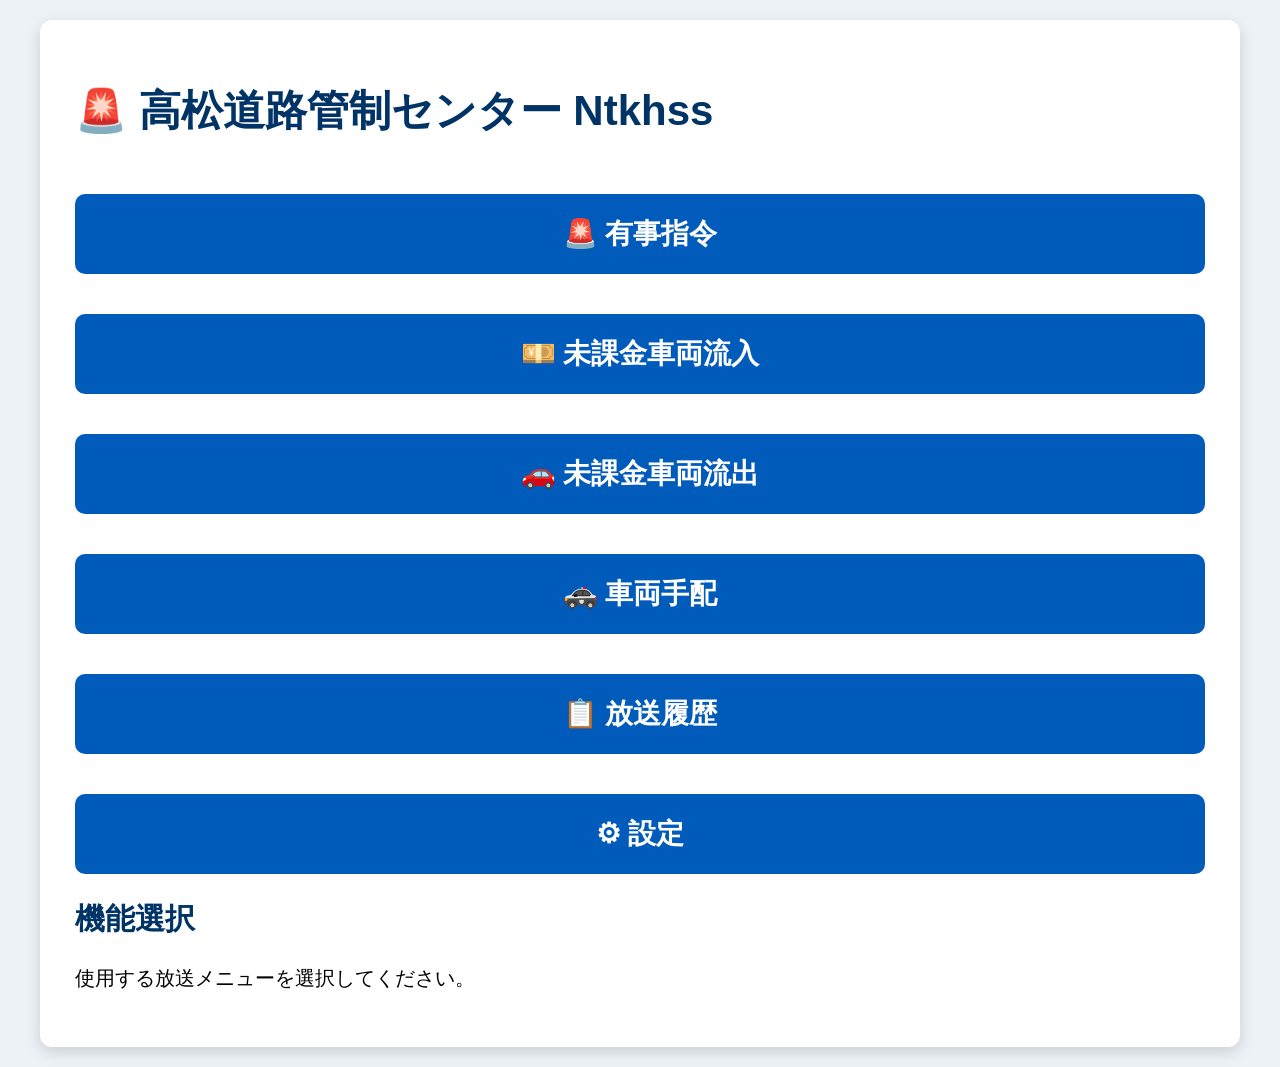
==== index.html @ 0c6c333d "8回目" ====
<!DOCTYPE html>
<html lang="ja">

<head>

<meta charset="UTF-8">
<meta name="viewport" content="width=device-width, initial-scale=1.0">

<title>
高松道路管制センター Ntkhss
</title>

<link rel="stylesheet" href="style.css">

</head>

<body>

<div class="container">

<h1 class="title">
🚨 高松道路管制センター Ntkhss
</h1>

<div class="tabs">

<button onclick="location.href='yuuji.html'">
🚨 有事指令
</button>

<button onclick="location.href='unpaid.html'">
💴 未課金車両流入
</button>

<button onclick="location.href='unpaid_out.html'">
🚗 未課金車両流出
</button>

<button onclick="location.href='vehicle.html'">
🚓 車両手配
</button>

<button onclick="location.href='history.html'">
📋 放送履歴
</button>

<button onclick="location.href='settings.html'">
⚙ 設定
</button>

</div>

<div class="information">

<h2>
機能選択
</h2>

<p>
使用する放送メニューを選択してください。
</p>

</div>

</div>

</body>

</html>
---- style.css ----
/* ======================================
   高松道路管制センター 放送支援システム
   共通スタイル
====================================== */

*{
    box-sizing:border-box;
}

body{

    margin:0;

    background:#edf2f7;

    font-family:"Yu Gothic","Meiryo",sans-serif;

    font-size:20px;

}


.container{

    width:95%;

    max-width:1200px;

    margin:20px auto;

    background:#ffffff;

    border-radius:12px;

    padding:35px;

    box-shadow:0 5px 15px rgba(0,0,0,0.15);

}


h1{

    font-size:42px;

    color:#003366;

    margin-bottom:35px;

}


h2{

    color:#003366;

}


/*=========================
 ラベル
=========================*/

label{

    display:block;

    font-size:24px;

    font-weight:bold;

    margin-top:25px;

    margin-bottom:8px;

}


/*=========================
 入力欄
=========================*/

input,
select{

    width:100%;

    height:60px;

    font-size:24px;

    padding:10px;

    border:2px solid #b5b5b5;

    border-radius:8px;

    background:white;

}


/*=========================
 テキストエリア
=========================*/

textarea{

    width:100%;

    height:220px;

    margin-top:20px;

    padding:15px;

    font-size:22px;

    line-height:1.8;

    resize:vertical;

    border:2px solid #b5b5b5;

    border-radius:8px;

}


/*=========================
 ボタン
=========================*/

button{

    width:100%;

    height:65px;

    margin-top:20px;

    font-size:24px;

    font-weight:bold;

    border:none;

    border-radius:10px;

    cursor:pointer;

    color:white;

    background:#005bbb;

    transition:0.2s;

}

button:hover{

    background:#003f80;

}


/*=========================
 メニュー画面
=========================*/

.tabs{

    display:flex;

    flex-direction:column;

    gap:20px;

    margin-top:30px;

}


.tabs button{

    height:80px;

    font-size:28px;

}


/*=========================
 放送文
=========================*/

#commandText,
#unpaidText{

    background:#fffff5;

}


/*=========================
 スマホ対応
=========================*/

@media(max-width:900px){

.container{

    width:98%;

    padding:20px;

}

h1{

    font-size:30px;

}

label{

    font-size:20px;

}

input,
select{

    font-size:20px;

    height:50px;

}

textarea{

    font-size:18px;

}

button{

    font-size:20px;

    height:55px;

}

}
@media (max-width:768px){

.title{
        font-size:36px;      /* 大きくする */
        white-space:nowrap;  /* 1行表示 */
        text-align:center;
        line-height:1.2;
    }

    .title br{
        display:none;
    }

}
/* 横並び入力 */
.inline-group{

    display:flex;

    gap:15px;

}

.inline-group select{

    flex:1;

}
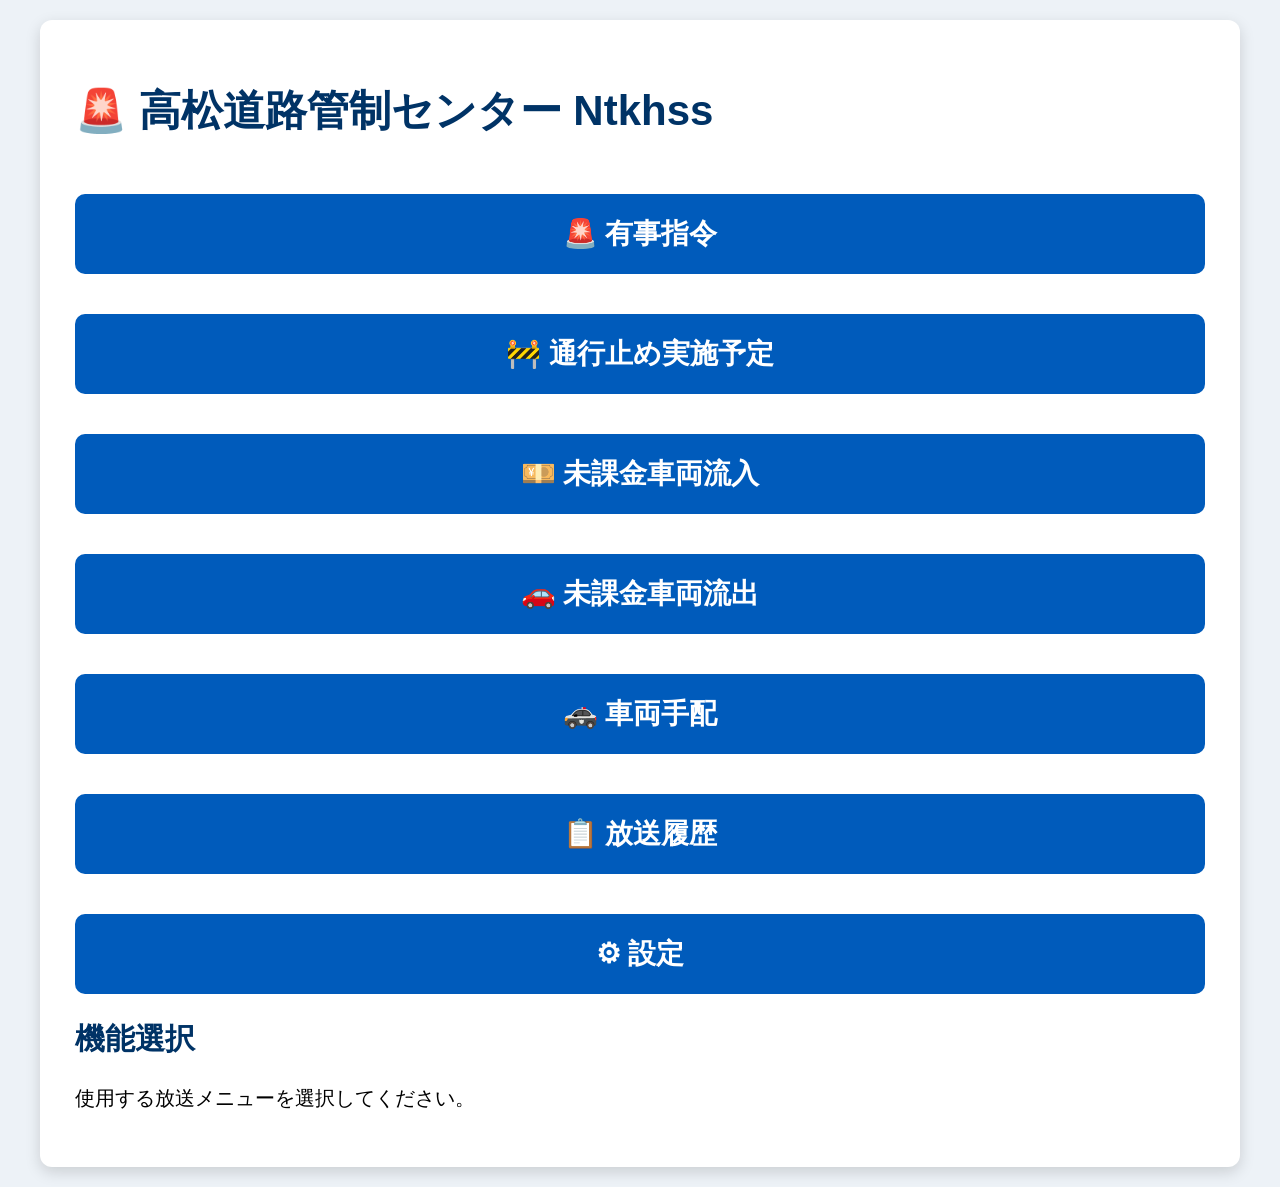
==== commit 89bf7a6a: "9" ====
--- a/index.html
+++ b/index.html
@@ -27,6 +27,11 @@
 <button onclick="location.href='yuuji.html'">
 🚨 有事指令
 </button>
+
+<button onclick="location.href='closure_plan.html'">
+🚧 通行止め実施予定
+</button>
+
 
 <button onclick="location.href='unpaid.html'">
 💴 未課金車両流入
--- a/style.css
+++ b/style.css
@@ -279,4 +279,15 @@
 
     flex:1;
 
-}    +}    
+/* ==========================
+   スマホ表示
+========================== */
+@media (max-width: 600px) {
+
+    .title{
+        font-size: 28px;
+        line-height: 1.2;
+    }
+
+}
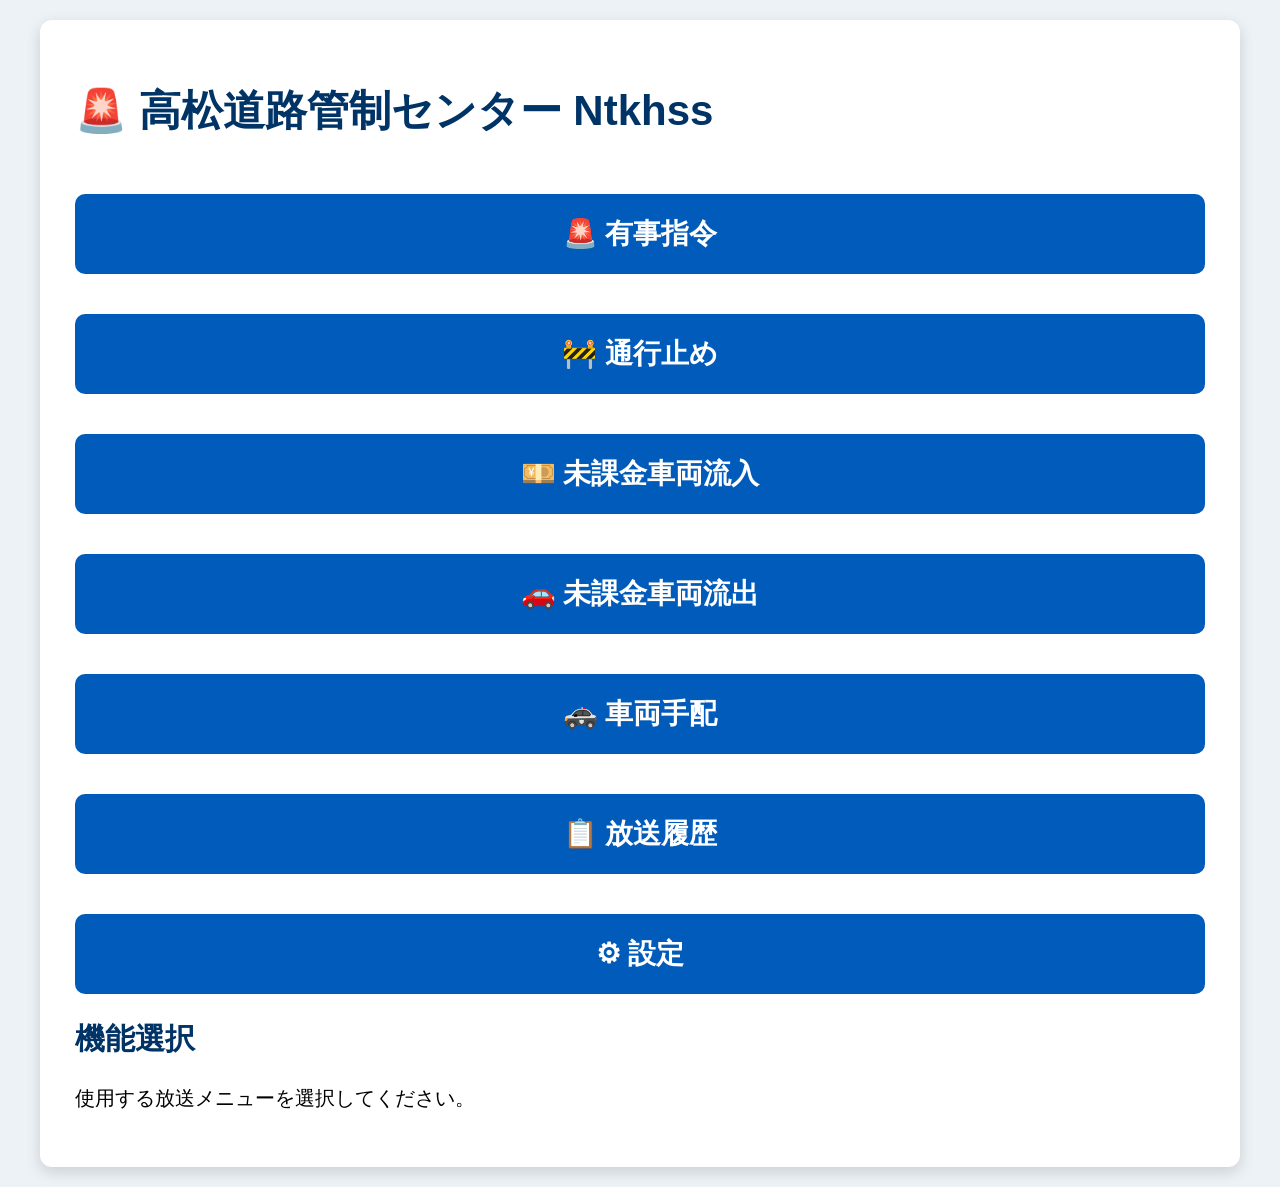
==== commit cdb7cfc3: "12" ====
--- a/index.html
+++ b/index.html
@@ -28,8 +28,8 @@
 🚨 有事指令
 </button>
 
-<button onclick="location.href='closure_plan.html'">
-🚧 通行止め実施予定
+<button onclick="location.href='closure.html'">
+🚧 通行止め
 </button>
 
 
--- a/style.css
+++ b/style.css
@@ -283,11 +283,12 @@
 /* ==========================
    スマホ表示
 ========================== */
-@media (max-width: 600px) {
+@media (max-width:768px){
 
     .title{
-        font-size: 28px;
-        line-height: 1.2;
+        font-size:16px !important;
+        white-space:nowrap;
+        letter-spacing:-1px;
     }
 
 }
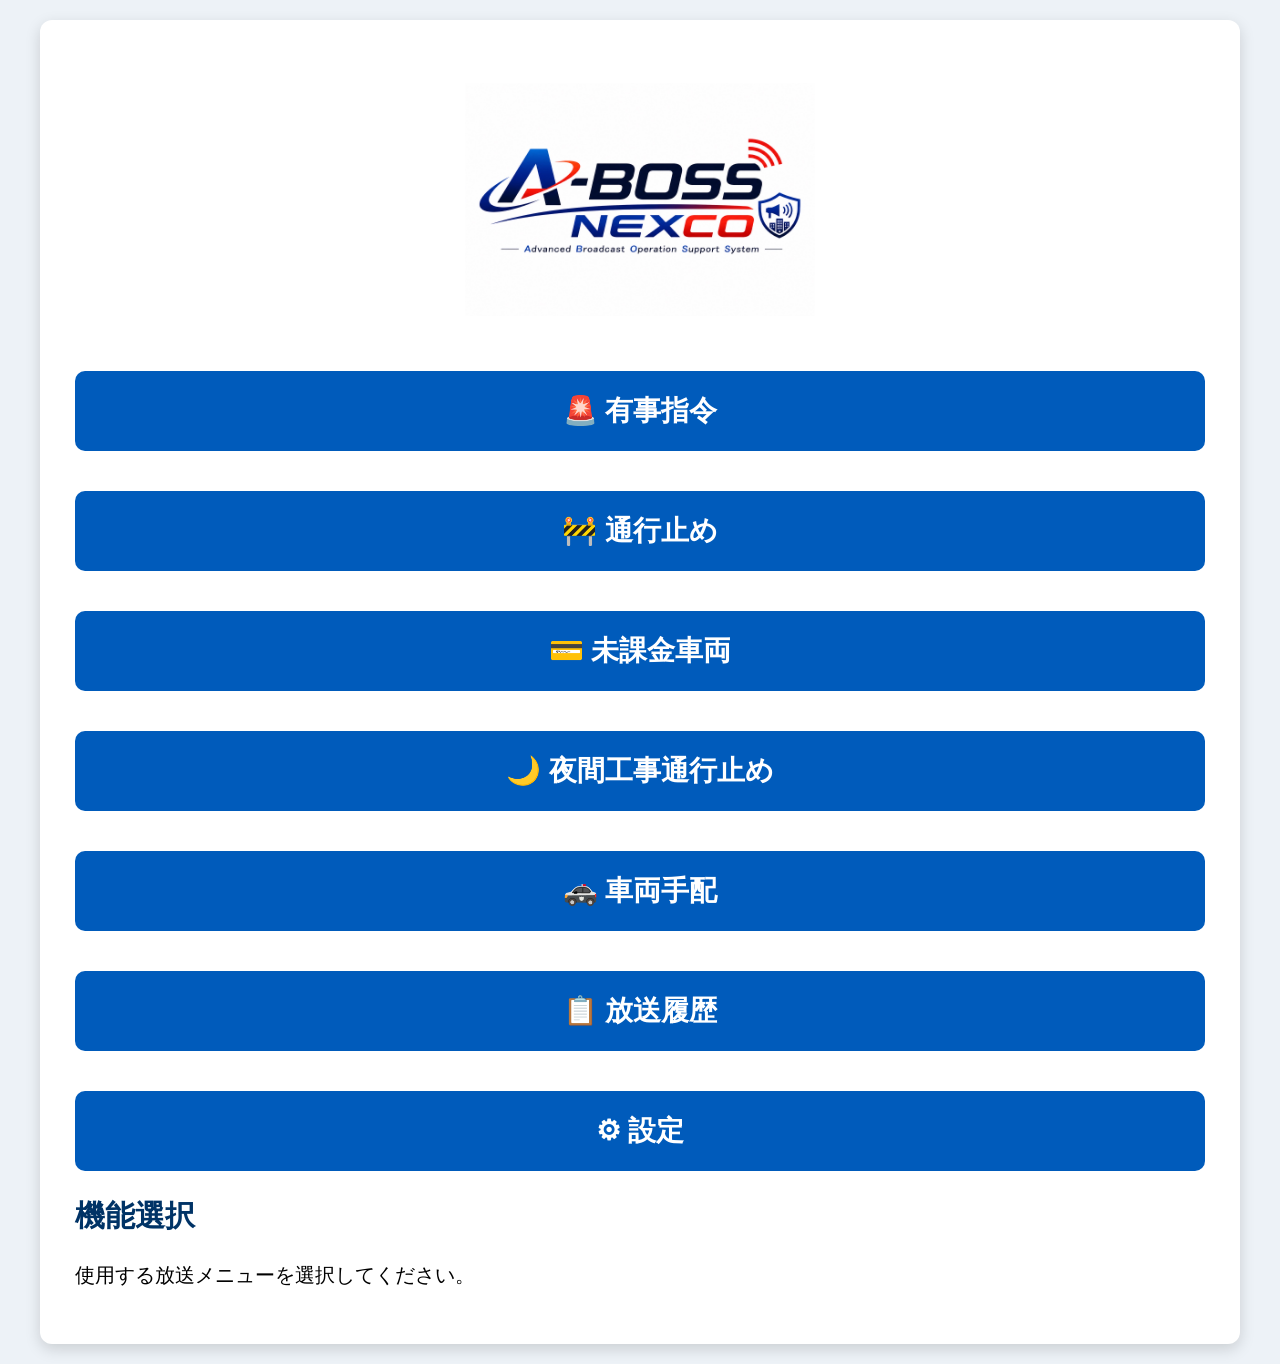
==== commit bf5e4002: "13" ====
--- a/index.html
+++ b/index.html
@@ -19,7 +19,7 @@
 <div class="container">
 
 <h1 class="title">
-🚨 高松道路管制センター Ntkhss
+    <img src="logo.jpg" class="logo" alt="ロゴ">
 </h1>
 
 <div class="tabs">
@@ -32,13 +32,12 @@
 🚧 通行止め
 </button>
 
-
-<button onclick="location.href='unpaid.html'">
-💴 未課金車両流入
+<button onclick="location.href='unpaid_menu.html'">
+💳 未課金車両
 </button>
 
-<button onclick="location.href='unpaid_out.html'">
-🚗 未課金車両流出
+<button onclick="location.href='nightwork.html'">
+🌙 夜間工事通行止め
 </button>
 
 <button onclick="location.href='vehicle.html'">
--- a/style.css
+++ b/style.css
@@ -1,6 +1,5 @@
 /* ======================================
    高松道路管制センター 放送支援システム
-   共通スタイル
 ====================================== */
 
 *{
@@ -8,73 +7,55 @@
 }
 
 body{
-
     margin:0;
-
     background:#edf2f7;
-
     font-family:"Yu Gothic","Meiryo",sans-serif;
-
     font-size:20px;
-
 }
 
-
 .container{
-
     width:95%;
-
     max-width:1200px;
-
     margin:20px auto;
-
     background:#ffffff;
-
     border-radius:12px;
-
     padding:35px;
-
     box-shadow:0 5px 15px rgba(0,0,0,0.15);
-
 }
 
-
 h1{
-
     font-size:42px;
-
     color:#003366;
-
     margin-bottom:35px;
-
 }
 
-
 h2{
-
     color:#003366;
-
 }
 
+/*=========================
+ ロゴ
+=========================*/
+
+.logo{
+    display:block;
+    width:350px;
+    max-width:90%;
+    height:auto;
+    margin:0 auto 30px auto;
+}
 
 /*=========================
  ラベル
 =========================*/
 
 label{
-
     display:block;
-
     font-size:24px;
-
     font-weight:bold;
-
     margin-top:25px;
-
     margin-bottom:8px;
-
 }
-
 
 /*=========================
  入力欄
@@ -82,113 +63,68 @@
 
 input,
 select{
-
     width:100%;
-
     height:60px;
-
     font-size:24px;
-
     padding:10px;
-
     border:2px solid #b5b5b5;
-
     border-radius:8px;
-
     background:white;
-
 }
-
 
 /*=========================
  テキストエリア
 =========================*/
 
 textarea{
-
     width:100%;
-
     height:220px;
-
     margin-top:20px;
-
     padding:15px;
-
     font-size:22px;
-
     line-height:1.8;
-
     resize:vertical;
-
     border:2px solid #b5b5b5;
-
     border-radius:8px;
-
 }
-
 
 /*=========================
  ボタン
 =========================*/
 
 button{
-
     width:100%;
-
     height:65px;
-
     margin-top:20px;
-
     font-size:24px;
-
     font-weight:bold;
-
     border:none;
-
     border-radius:10px;
-
     cursor:pointer;
-
     color:white;
-
     background:#005bbb;
-
     transition:0.2s;
-
 }
 
 button:hover{
-
     background:#003f80;
-
 }
-
 
 /*=========================
  メニュー画面
 =========================*/
 
 .tabs{
-
     display:flex;
-
     flex-direction:column;
-
     gap:20px;
-
     margin-top:30px;
-
 }
 
-
 .tabs button{
-
     height:80px;
-
     font-size:28px;
-
 }
-
 
 /*=========================
  放送文
@@ -196,99 +132,59 @@
 
 #commandText,
 #unpaidText{
-
     background:#fffff5;
-
 }
 
+/*=========================
+ 横並び入力
+=========================*/
+
+.inline-group{
+    display:flex;
+    gap:15px;
+}
+
+.inline-group select{
+    flex:1;
+}
 
 /*=========================
  スマホ対応
 =========================*/
 
-@media(max-width:900px){
+@media (max-width:900px){
 
-.container{
-
-    width:98%;
-
-    padding:20px;
-
-}
-
-h1{
-
-    font-size:30px;
-
-}
-
-label{
-
-    font-size:20px;
-
-}
-
-input,
-select{
-
-    font-size:20px;
-
-    height:50px;
-
-}
-
-textarea{
-
-    font-size:18px;
-
-}
-
-button{
-
-    font-size:20px;
-
-    height:55px;
-
-}
-
-}
-@media (max-width:768px){
-
-.title{
-        font-size:36px;      /* 大きくする */
-        white-space:nowrap;  /* 1行表示 */
-        text-align:center;
-        line-height:1.2;
+    .container{
+        width:98%;
+        padding:20px;
     }
 
-    .title br{
-        display:none;
+    h1{
+        font-size:30px;
     }
 
-}
-/* 横並び入力 */
-.inline-group{
+    label{
+        font-size:20px;
+    }
 
-    display:flex;
+    input,
+    select{
+        font-size:20px;
+        height:50px;
+    }
 
-    gap:15px;
+    textarea{
+        font-size:18px;
+    }
 
-}
+    button{
+        font-size:20px;
+        height:55px;
+    }
 
-.inline-group select{
-
-    flex:1;
-
-}    
-/* ==========================
-   スマホ表示
-========================== */
-@media (max-width:768px){
-
-    .title{
-        font-size:16px !important;
-        white-space:nowrap;
-        letter-spacing:-1px;
+    .logo{
+        width:220px;
+        margin-bottom:20px;
     }
 
 }
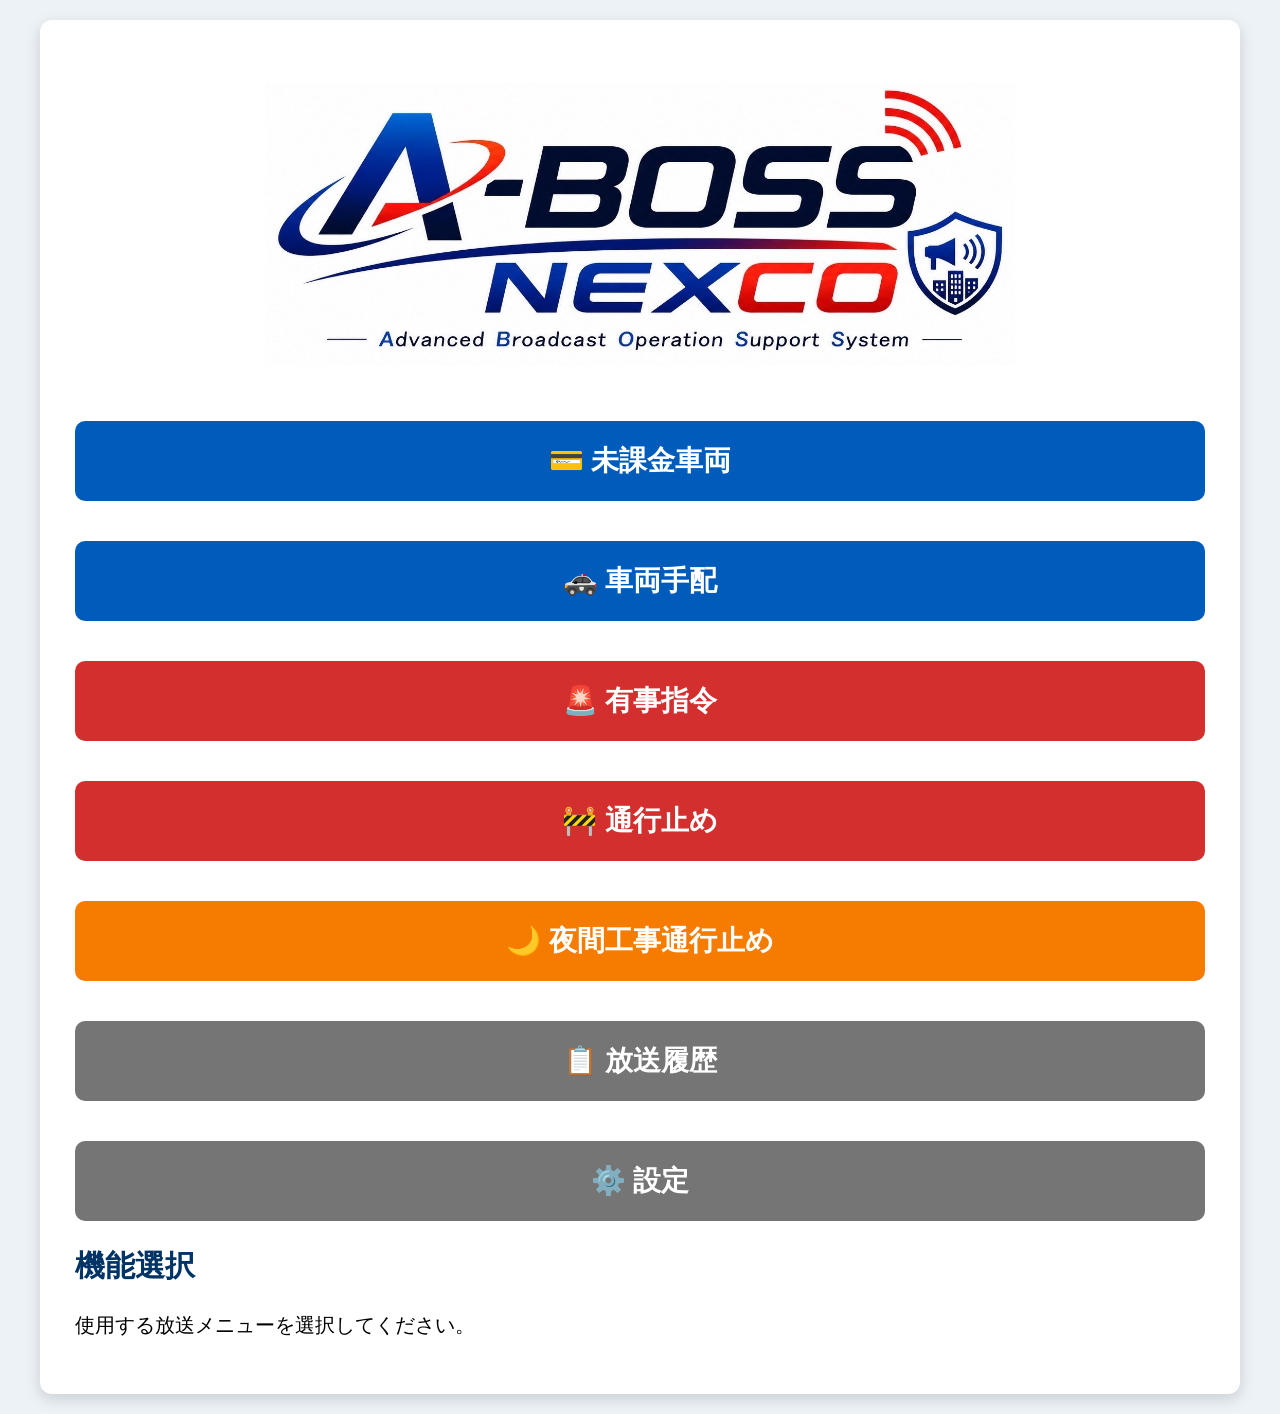
==== commit 06764a10: "14" ====
--- a/index.html
+++ b/index.html
@@ -24,32 +24,32 @@
 
 <div class="tabs">
 
-<button onclick="location.href='yuuji.html'">
+<button class="btn-blue" onclick="location.href='unpaid_menu.html'">
+💳 未課金車両
+</button>
+
+<button class="btn-blue" onclick="location.href='vehicle.html'">
+🚓 車両手配
+</button>
+
+<button class="btn-red" onclick="location.href='yuuji.html'">
 🚨 有事指令
 </button>
 
-<button onclick="location.href='closure.html'">
+<button class="btn-red" onclick="location.href='closure.html'">
 🚧 通行止め
 </button>
 
-<button onclick="location.href='unpaid_menu.html'">
-💳 未課金車両
-</button>
-
-<button onclick="location.href='nightwork.html'">
+<button class="btn-orange" onclick="location.href='nightwork.html'">
 🌙 夜間工事通行止め
 </button>
 
-<button onclick="location.href='vehicle.html'">
-🚓 車両手配
-</button>
-
-<button onclick="location.href='history.html'">
+<button class="btn-gray" onclick="location.href='history.html'">
 📋 放送履歴
 </button>
 
-<button onclick="location.href='settings.html'">
-⚙ 設定
+<button class="btn-gray" onclick="location.href='settings.html'">
+⚙️ 設定
 </button>
 
 </div>
--- a/style.css
+++ b/style.css
@@ -39,10 +39,10 @@
 
 .logo{
     display:block;
-    width:350px;
-    max-width:90%;
+    width:750px;
+    max-width:85%;
     height:auto;
-    margin:0 auto 30px auto;
+    margin:0 auto 15px auto;
 }
 
 /*=========================
@@ -102,12 +102,48 @@
     border-radius:10px;
     cursor:pointer;
     color:white;
+    background:#005bbb;      /* ←これを追加 */
+    transition:0.2s;
+}
+
+button:hover{
+    background:#003f80;      /* ←これも追加 */
+}
+
+/* 通常（青） */
+.btn-blue{
     background:#005bbb;
-    transition:0.2s;
-}
-
-button:hover{
+}
+
+.btn-blue:hover{
     background:#003f80;
+}
+
+/* 有事・通行止め（赤） */
+.btn-red{
+    background:#d32f2f;
+}
+
+.btn-red:hover{
+    background:#b71c1c;
+}
+
+/* 夜間工事（オレンジ） */
+.btn-orange{
+    background:#f57c00;
+}
+
+.btn-orange:hover{
+    background:#e65100;
+}
+
+/* その他（グレー） */
+.btn-gray{
+    background:#757575;
+}
+
+.btn-gray:hover{
+    background:#555555;
 }
 
 /*=========================
@@ -183,8 +219,10 @@
     }
 
     .logo{
-        width:220px;
-        margin-bottom:20px;
-    }
+    width:100%;
+    max-width:420px;
+    height:auto;
+    margin:0 auto 20px auto;
+}
 
 }
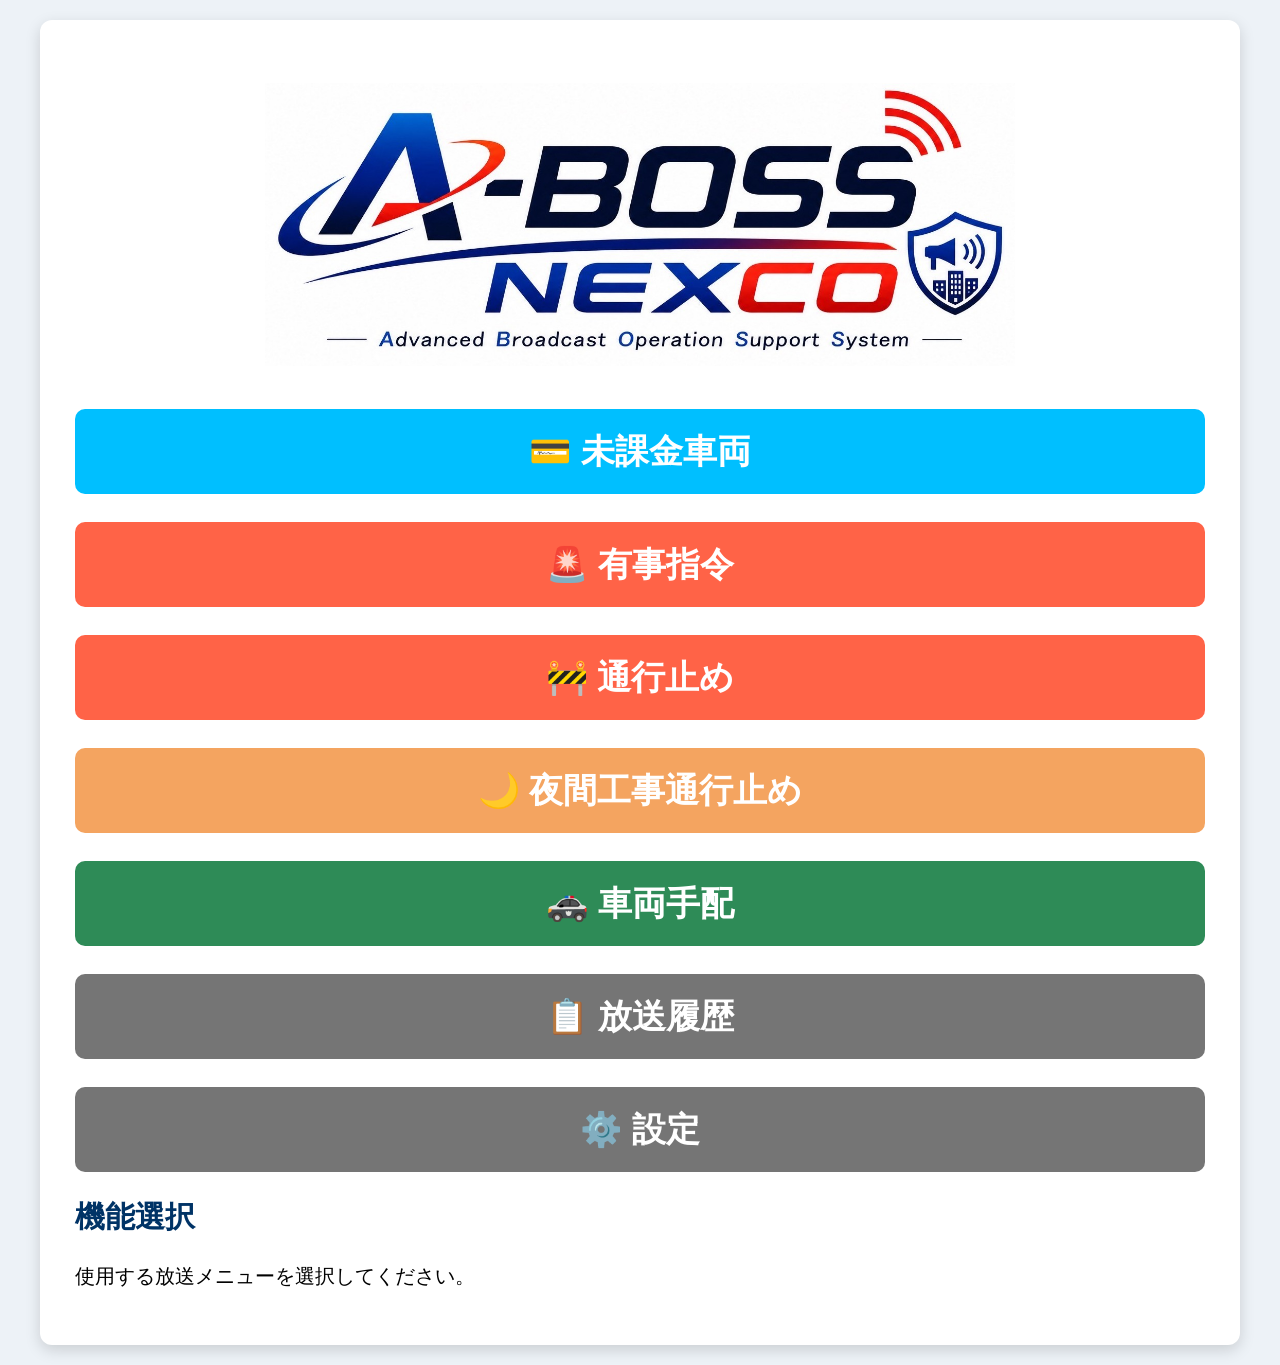
==== commit d51945b6: "15" ====
--- a/index.html
+++ b/index.html
@@ -28,10 +28,6 @@
 💳 未課金車両
 </button>
 
-<button class="btn-blue" onclick="location.href='vehicle.html'">
-🚓 車両手配
-</button>
-
 <button class="btn-red" onclick="location.href='yuuji.html'">
 🚨 有事指令
 </button>
@@ -42,6 +38,10 @@
 
 <button class="btn-orange" onclick="location.href='nightwork.html'">
 🌙 夜間工事通行止め
+</button>
+
+<button class="btn-green" onclick="location.href='vehicle.html'">
+🚓 車両手配
 </button>
 
 <button class="btn-gray" onclick="location.href='history.html'">
--- a/style.css
+++ b/style.css
@@ -93,48 +93,52 @@
 =========================*/
 
 button{
+
     width:100%;
     height:65px;
-    margin-top:20px;
+    margin-top:8px;    /* 20px → 8px */
     font-size:24px;
     font-weight:bold;
     border:none;
     border-radius:10px;
     cursor:pointer;
     color:white;
-    background:#005bbb;      /* ←これを追加 */
+    background:#005bbb;
     transition:0.2s;
+
 }
 
 button:hover{
     background:#003f80;      /* ←これも追加 */
 }
 
-/* 通常（青） */
+/* 通常（DeepSkyBlue） */
 .btn-blue{
-    background:#005bbb;
+    background:deepskyblue;
 }
 
 .btn-blue:hover{
-    background:#003f80;
+    background:#00BFFF;   /* DeepSkyBlue */
+    filter:brightness(90%);
 }
 
 /* 有事・通行止め（赤） */
 .btn-red{
-    background:#d32f2f;
+    background:tomato;
 }
 
 .btn-red:hover{
-    background:#b71c1c;
-}
-
-/* 夜間工事（オレンジ） */
+    background:#e53935;
+}
+
+/* 夜間工事（サンディーブラウン） */
 .btn-orange{
-    background:#f57c00;
+    background:sandybrown;
 }
 
 .btn-orange:hover{
-    background:#e65100;
+    background:#F4A460;   /* SandyBrown */
+    filter:brightness(90%);
 }
 
 /* その他（グレー） */
@@ -145,7 +149,15 @@
 .btn-gray:hover{
     background:#555555;
 }
-
+/* 車両手配（SeaGreen） */
+.btn-green{
+    background:seagreen;
+}
+
+.btn-green:hover{
+    background:#2E8B57;   /* SeaGreen */
+    filter:brightness(90%);
+}
 /*=========================
  メニュー画面
 =========================*/
@@ -158,8 +170,13 @@
 }
 
 .tabs button{
-    height:80px;
-    font-size:28px;
+
+    height:85px;
+
+    font-size:34px;
+
+    font-weight:bold;
+
 }
 
 /*=========================
@@ -214,8 +231,8 @@
     }
 
     button{
-        font-size:20px;
-        height:55px;
+        font-size:24px;
+        height:60px;
     }
 
     .logo{
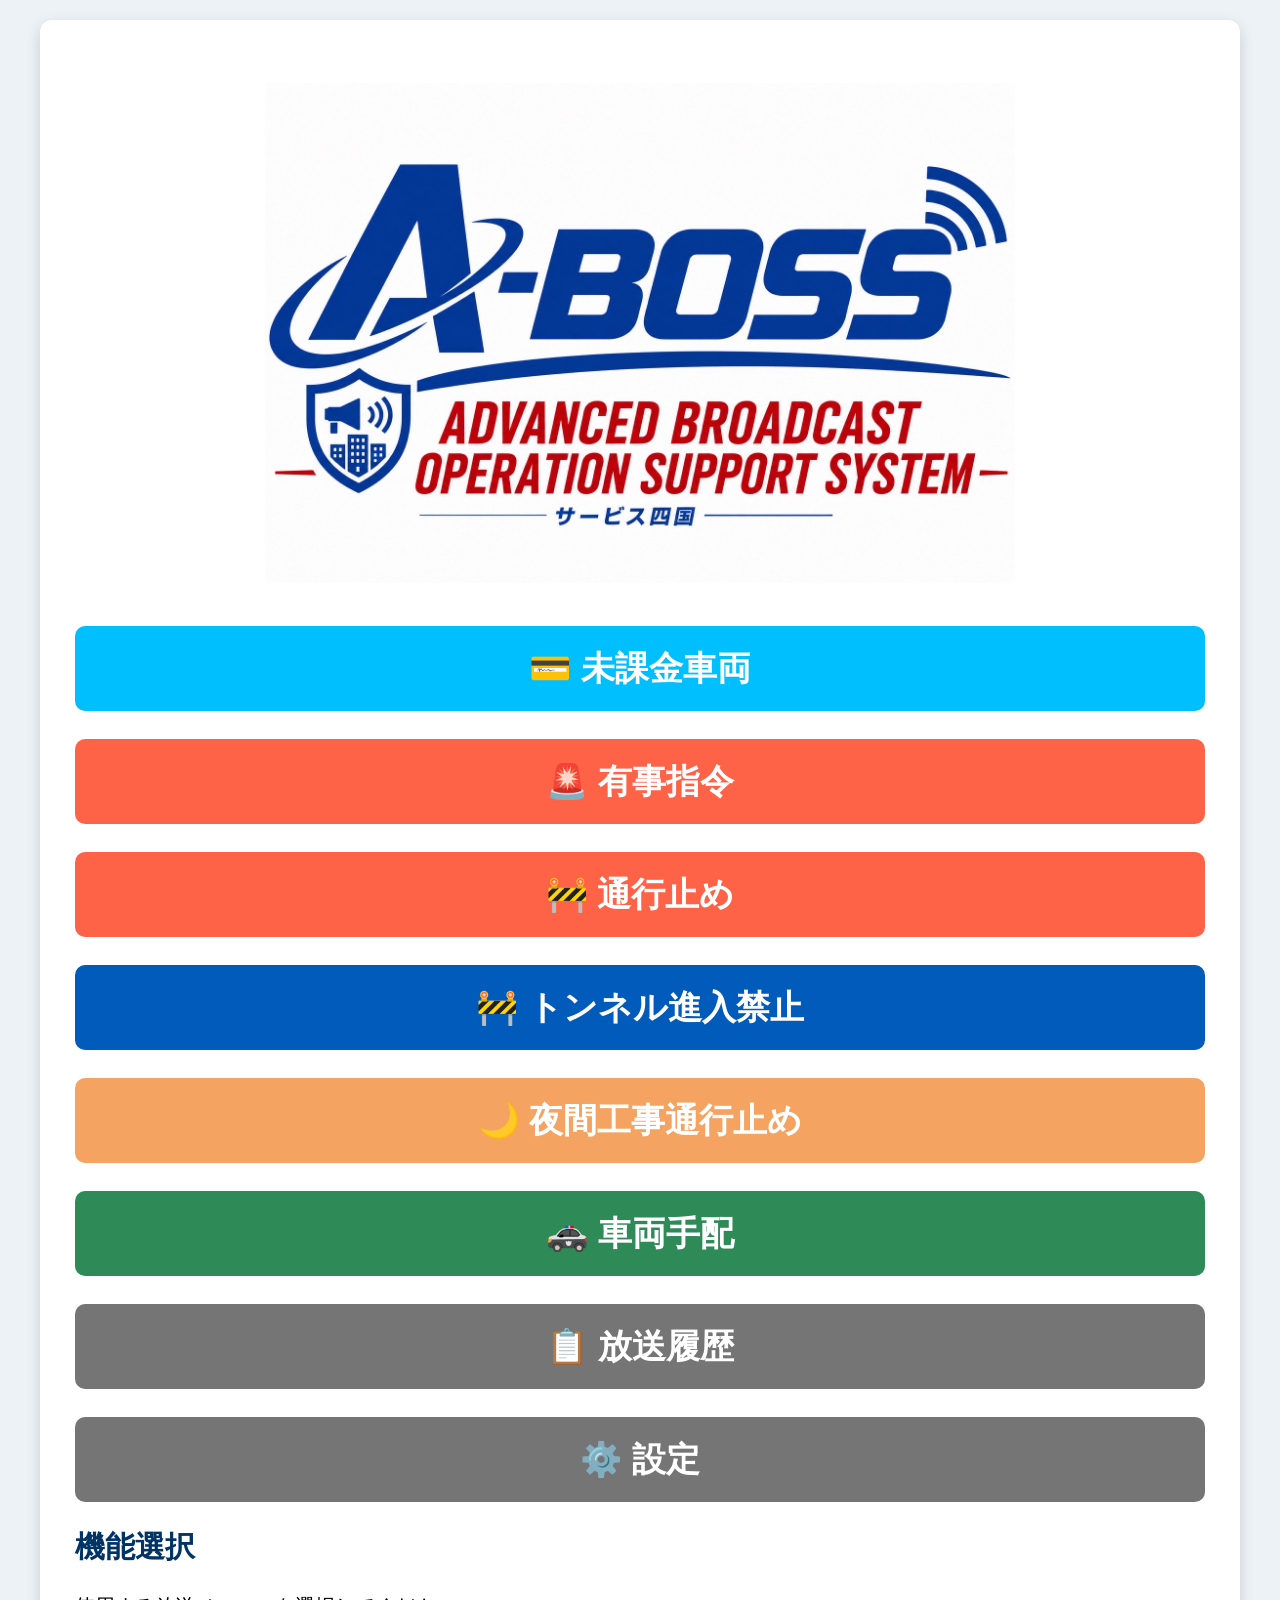
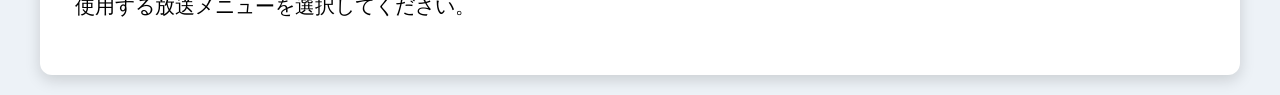
==== commit 90cde36e: "ver3" ====
--- a/index.html
+++ b/index.html
@@ -36,6 +36,10 @@
 🚧 通行止め
 </button>
 
+<button onclick="location.href='tunnel.html'">
+🚧 トンネル進入禁止
+</button>
+
 <button class="btn-orange" onclick="location.href='nightwork.html'">
 🌙 夜間工事通行止め
 </button>
--- a/style.css
+++ b/style.css
@@ -230,16 +230,35 @@
         font-size:18px;
     }
 
-    button{
-        font-size:24px;
-        height:60px;
+    /* メニュー画面（スマホ） */
+    .tabs{
+        gap:20px;          /* 12px → 20px */
+        margin-top:25px;   /* 少し余裕を持たせる */
+    }
+
+    .tabs button{
+    font-size:28px;   /* 24px → 28px */
+    font-weight:bold;
+    height:70px;
+    margin-top:0;
     }
 
     .logo{
-    width:100%;
-    max-width:420px;
-    height:auto;
-    margin:0 auto 20px auto;
-}
+        width:100%;
+        max-width:420px;
+        height:auto;
+        margin:0 auto 30px auto;   /* ロゴ下の余白も少し増やす */
+    }
+
+}
+.vehicle-card{
+
+    background:#f8f8f8;
+
+    padding:20px;
+
+    border-radius:10px;
+
+    margin-bottom:20px;
 
 }
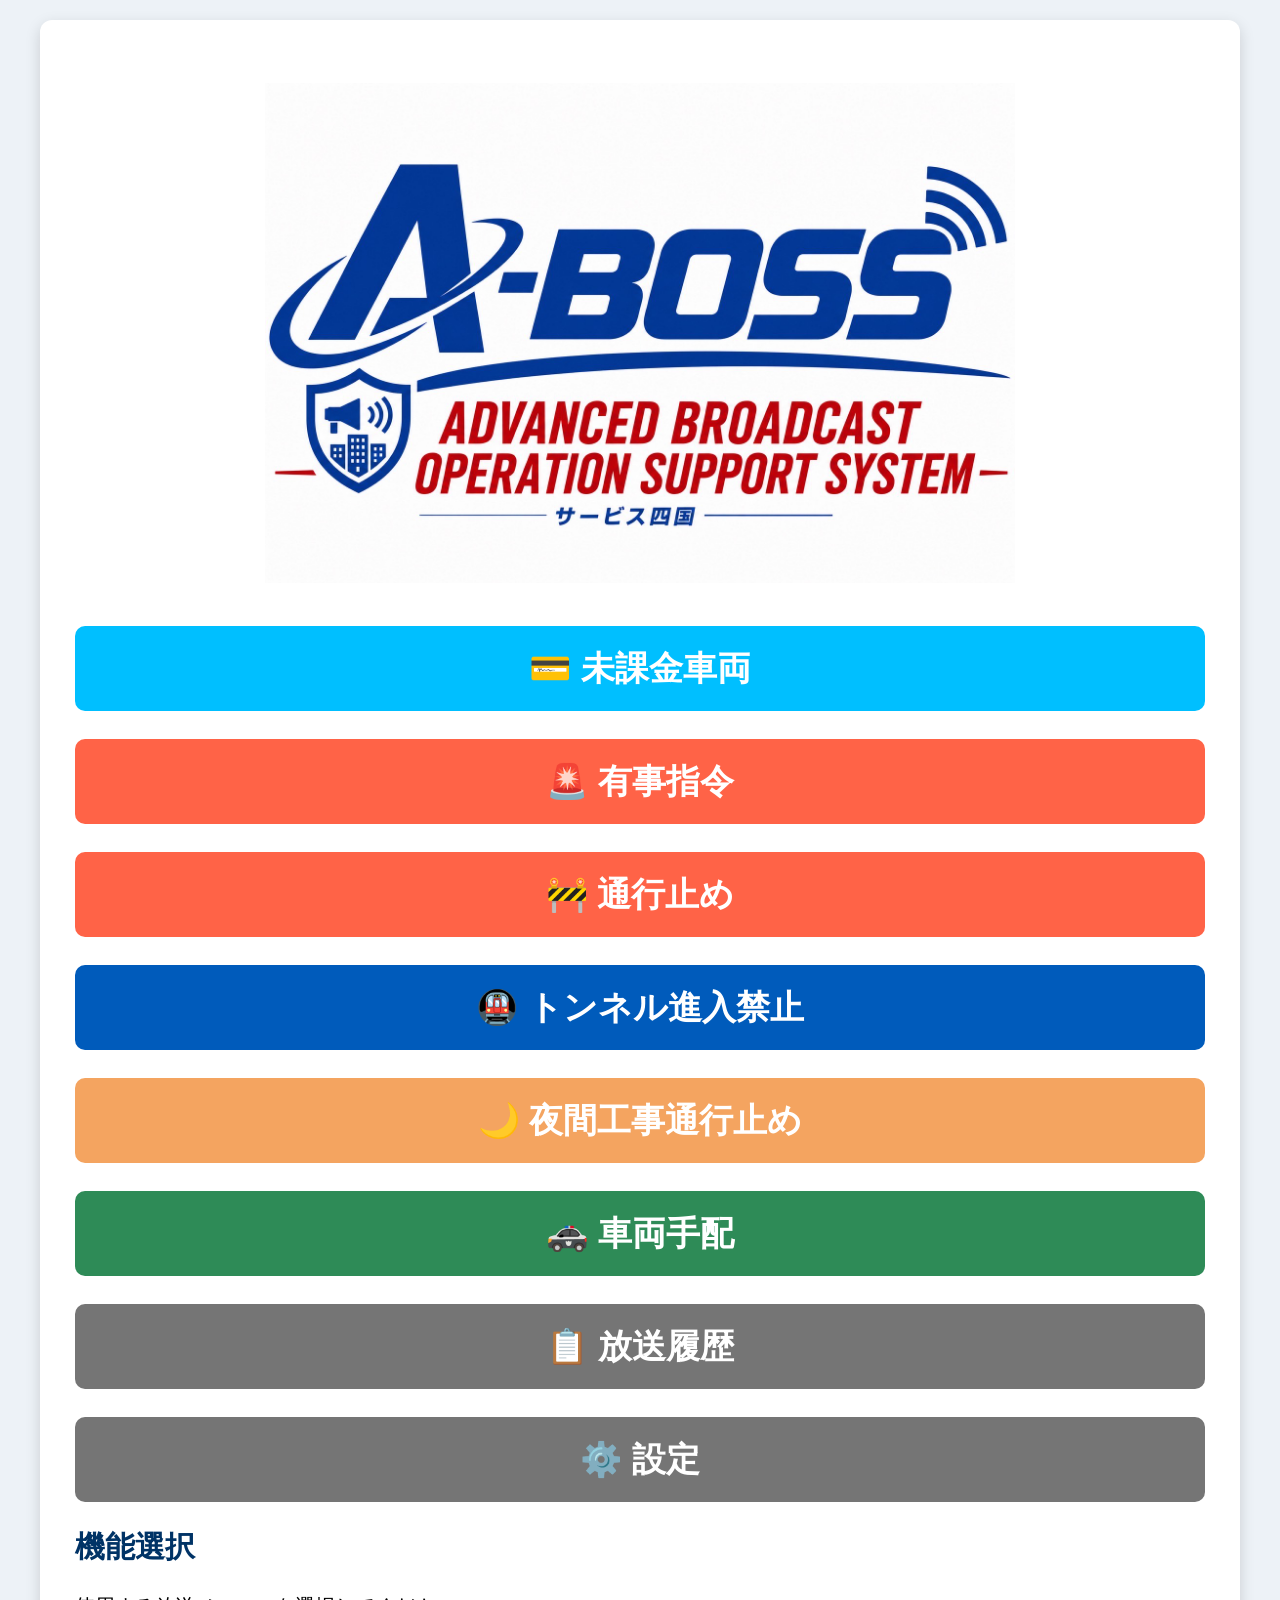
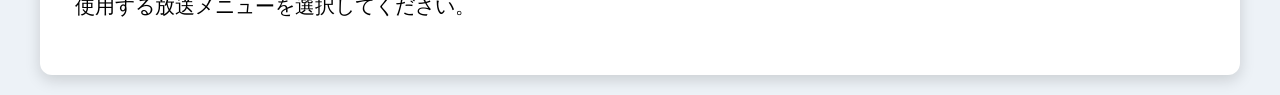
==== commit 4973fbe0: "ver3.1" ====
--- a/index.html
+++ b/index.html
@@ -37,7 +37,7 @@
 </button>
 
 <button onclick="location.href='tunnel.html'">
-🚧 トンネル進入禁止
+🚇 トンネル進入禁止
 </button>
 
 <button class="btn-orange" onclick="location.href='nightwork.html'">
